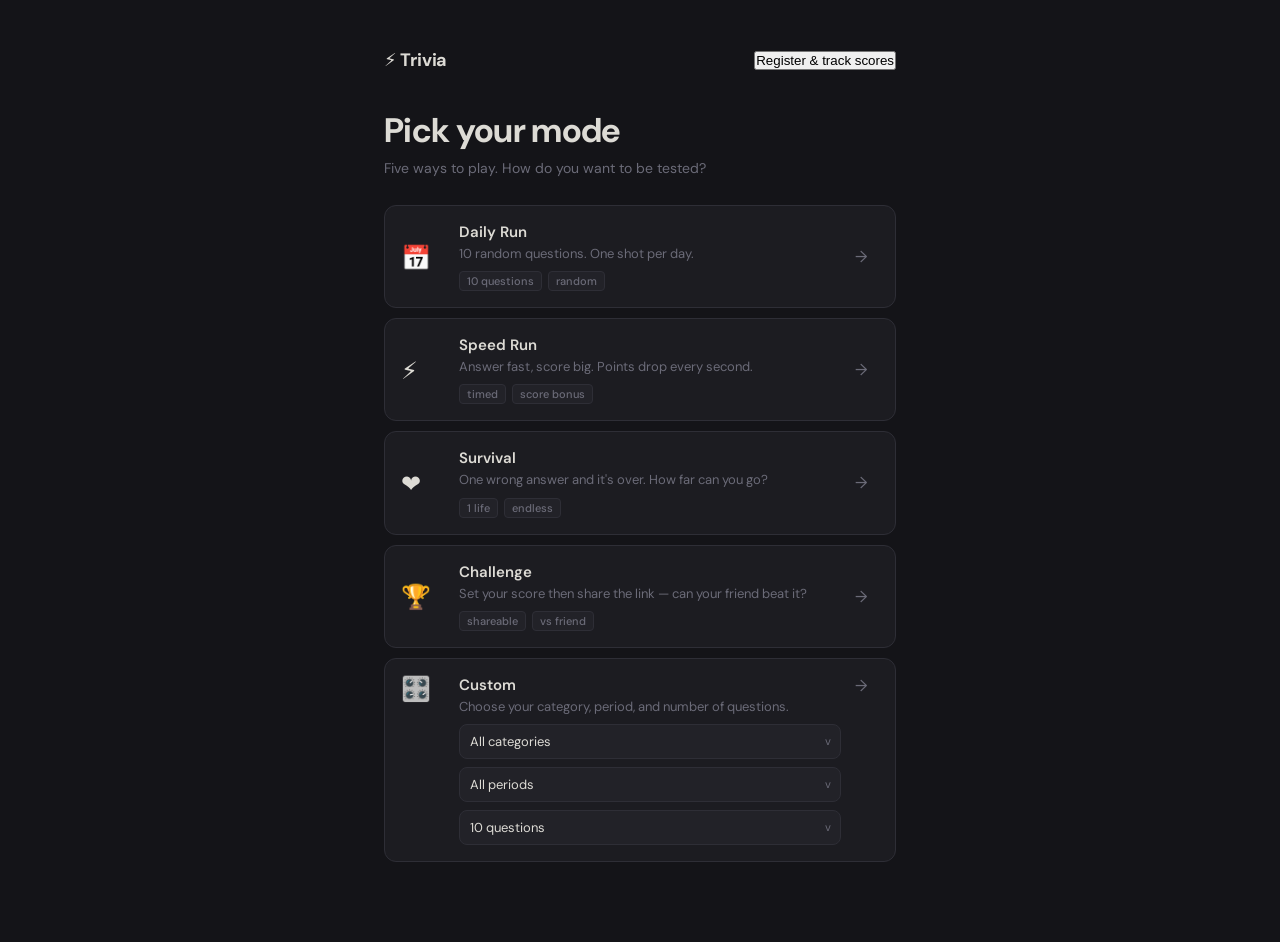
==== index.html @ 0f10aebb "Supabase Integration" ====
<!DOCTYPE html>
<html lang="en">
<head>
<meta charset="UTF-8" />
<meta name="viewport" content="width=device-width, initial-scale=1.0" />
<title>Trivia — Play</title>
<link rel="preconnect" href="https://fonts.googleapis.com" />
<link href="https://fonts.googleapis.com/css2?family=DM+Sans:wght@400;500;600;700&display=swap" rel="stylesheet" />
<link rel="stylesheet" href="./css/game.css" />
</head>
<body>

<div class="landing-wrap">

  <header class="landing-header">
    <div class="logo">⚡ Trivia</div>
    <button class="btn-register" onclick="window.location.href='register.html'">Register &amp; track scores</button>
  </header>

  <div class="hero">
    <h1>Pick your mode</h1>
    <p>Five ways to play. How do you want to be tested?</p>
  </div>

  <!-- Mode cards -->
  <div class="mode-grid">

    <button class="mode-card" data-mode="daily">
      <div class="mode-icon">📅</div>
      <div class="mode-body">
        <div class="mode-name">Daily Run</div>
        <div class="mode-desc">10 random questions. One shot per day.</div>
        <div class="mode-tags">
          <span class="tag">10 questions</span>
          <span class="tag">random</span>
        </div>
      </div>
      <div class="mode-arrow">→</div>
    </button>

    <button class="mode-card" data-mode="speed">
      <div class="mode-icon">⚡</div>
      <div class="mode-body">
        <div class="mode-name">Speed Run</div>
        <div class="mode-desc">Answer fast, score big. Points drop every second.</div>
        <div class="mode-tags">
          <span class="tag">timed</span>
          <span class="tag">score bonus</span>
        </div>
      </div>
      <div class="mode-arrow">→</div>
    </button>

    <button class="mode-card" data-mode="survival">
      <div class="mode-icon">❤️</div>
      <div class="mode-body">
        <div class="mode-name">Survival</div>
        <div class="mode-desc">One wrong answer and it's over. How far can you go?</div>
        <div class="mode-tags">
          <span class="tag">1 life</span>
          <span class="tag">endless</span>
        </div>
      </div>
      <div class="mode-arrow">→</div>
    </button>

    <button class="mode-card" data-mode="challenge">
      <div class="mode-icon">🏆</div>
      <div class="mode-body">
        <div class="mode-name">Challenge</div>
        <div class="mode-desc">Set your score then share the link — can your friend beat it?</div>
        <div class="mode-tags">
          <span class="tag">shareable</span>
          <span class="tag">vs friend</span>
        </div>
      </div>
      <div class="mode-arrow">→</div>
    </button>

    <button class="mode-card mode-card--custom" data-mode="custom">
      <div class="mode-icon">🎛️</div>
      <div class="mode-body">
        <div class="mode-name">Custom</div>
        <div class="mode-desc">Choose your category, period, and number of questions.</div>

        <div class="custom-filters" id="customFilters">
          <div class="select-wrap">
            <select id="customCategory" onclick="event.stopPropagation()">
              <option value="">All categories</option>
              <option>General Knowledge</option>
              <option>Science &amp; Nature</option>
              <option>History</option>
              <option>Geography</option>
              <option>Sports</option>
              <option>Entertainment</option>
              <option>Technology</option>
              <option>Food &amp; Drink</option>
              <option>Art &amp; Literature</option>
              <option>Music</option>
            </select>
          </div>
          <div class="select-wrap">
            <select id="customPeriod" onclick="event.stopPropagation()">
              <option value="">All periods</option>
              <option>Classical Antiquity</option>
              <option>Middle Ages</option>
              <option>1600s</option>
              <option>1700s</option>
              <option>1800s</option>
              <option>1900s</option>
              <option>1910s</option>
              <option>1920s</option>
              <option>1930s</option>
              <option>1940s</option>
              <option>1950s</option>
              <option>1960s</option>
              <option>1970s</option>
              <option>1980s</option>
              <option>1990s</option>
              <option>2000s</option>
              <option>2010s</option>
              <option>2020s</option>
            </select>
          </div>
          <div class="select-wrap">
            <select id="customCount" onclick="event.stopPropagation()">
              <option value="5">5 questions</option>
              <option value="10" selected>10 questions</option>
              <option value="20">20 questions</option>
              <option value="50">50 questions</option>
            </select>
          </div>
        </div>
      </div>
      <div class="mode-arrow">→</div>
    </button>

  </div>
</div>

<script src="./js/index.js"></script>
</body>
</html>
---- css/game.css ----
/* ── Reset & Tokens ─────────────────────────────── */
*, *::before, *::after { box-sizing: border-box; margin: 0; padding: 0; }
[hidden] { display: none !important; }

:root {
  --bg:       #141418;
  --surface:  #1c1c21;
  --border:   #2e2e36;
  --input-bg: #222228;
  --text:     #dddbd5;
  --muted:    #6b6b78;
  --accent:   #5b8cf5;
  --correct:  #4a9e6b;
  --error:    #c0614a;
  --warning:  #d4922a;
  --radius:   8px;
  --font:     'DM Sans', system-ui, sans-serif;
}

body {
  background: var(--bg);
  color: var(--text);
  font-family: var(--font);
  font-size: 15px;
  min-height: 100dvh;
}

/* ════════════════════════════════════════════════
   LANDING PAGE
════════════════════════════════════════════════ */
.landing-wrap {
  max-width: 560px;
  margin: 0 auto;
  padding: 32px 16px 80px;
}

.landing-header {
  display: flex;
  align-items: center;
  justify-content: space-between;
  margin-bottom: 36px;
}

.logo {
  font-size: 18px;
  font-weight: 700;
  letter-spacing: -0.01em;
}

/* ── Header auth controls ───────────────────────── */
.btn-signin {
  background: transparent;
  border: 1px solid var(--border);
  border-radius: var(--radius);
  color: var(--muted);
  font-family: var(--font);
  font-size: 13px;
  font-weight: 500;
  padding: 7px 14px;
  cursor: pointer;
  transition: color .15s, border-color .15s;
}

.btn-signin:hover { color: var(--text); border-color: var(--text); }

.user-chip {
  display: flex;
  align-items: center;
  gap: 10px;
  font-size: 14px;
}

.user-chip-email {
  color: var(--muted);
  max-width: 200px;
  overflow: hidden;
  text-overflow: ellipsis;
  white-space: nowrap;
  font-size: 13px;
}

.btn-signout {
  background: transparent;
  border: 1px solid var(--border);
  border-radius: var(--radius);
  color: var(--muted);
  font-family: var(--font);
  font-size: 13px;
  font-weight: 500;
  padding: 7px 14px;
  cursor: pointer;
  transition: color .15s, border-color .15s;
}

.btn-signout:hover { color: var(--text); border-color: var(--text); }

.hero { margin-bottom: 28px; }

.hero h1 {
  font-size: clamp(26px, 6vw, 34px);
  font-weight: 700;
  letter-spacing: -0.02em;
  margin-bottom: 6px;
}

.hero p { color: var(--muted); font-size: 14px; }

/* ── Mode grid ──────────────────────────────────── */
.mode-grid {
  display: flex;
  flex-direction: column;
  gap: 10px;
}

.mode-card {
  width: 100%;
  display: grid;
  grid-template-columns: 44px 1fr 24px;
  align-items: center;
  gap: 14px;
  background: var(--surface);
  border: 1px solid var(--border);
  border-radius: 12px;
  padding: 16px;
  cursor: pointer;
  text-align: left;
  transition: border-color .15s, background .15s;
  font-family: var(--font);
  color: var(--text);
}

.mode-card:hover {
  border-color: var(--accent);
  background: color-mix(in srgb, var(--accent) 5%, var(--surface));
}

.mode-card--custom { align-items: start; }

.mode-icon { font-size: 24px; line-height: 1; padding-top: 2px; }

.mode-name  { font-size: 15px; font-weight: 600; margin-bottom: 3px; }
.mode-desc  { font-size: 13px; color: var(--muted); line-height: 1.4; margin-bottom: 8px; }
.mode-tags  { display: flex; gap: 6px; flex-wrap: wrap; }

.tag {
  font-size: 11px;
  font-weight: 500;
  background: var(--input-bg);
  border: 1px solid var(--border);
  color: var(--muted);
  border-radius: 4px;
  padding: 2px 7px;
}

.mode-arrow {
  font-size: 16px;
  color: var(--muted);
  transition: color .15s, transform .15s;
}

.mode-card:hover .mode-arrow { color: var(--accent); transform: translateX(3px); }

.custom-filters { display: flex; flex-direction: column; gap: 8px; margin-top: 4px; }
.custom-filters .select-wrap { position: relative; }
.custom-filters .select-wrap::after {
  content: 'v';
  position: absolute;
  right: 10px; top: 50%;
  transform: translateY(-50%);
  color: var(--muted);
  pointer-events: none;
  font-size: 11px;
}

.custom-filters select {
  width: 100%;
  background: var(--input-bg);
  border: 1px solid var(--border);
  border-radius: var(--radius);
  color: var(--text);
  font-family: var(--font);
  font-size: 13px;
  padding: 8px 28px 8px 10px;
  outline: none;
  -webkit-appearance: none;
  appearance: none;
  cursor: pointer;
}

.custom-filters select:focus { border-color: var(--accent); }
.custom-filters select option { background: var(--input-bg); }

/* ════════════════════════════════════════════════
   GAME PAGE
════════════════════════════════════════════════ */
.game-body { display: flex; flex-direction: column; }

/* ── HUD ────────────────────────────────────────── */
.hud {
  position: sticky;
  top: 0;
  z-index: 50;
  background: var(--surface);
  border-bottom: 1px solid var(--border);
  display: grid;
  grid-template-columns: 40px 1fr auto;
  align-items: center;
  gap: 12px;
  padding: 10px 14px;
}

.hud-quit {
  background: none;
  border: none;
  color: var(--muted);
  font-size: 16px;
  cursor: pointer;
  padding: 4px;
  transition: color .15s;
  line-height: 1;
}

.hud-quit:hover { color: var(--error); }

.hud-mode {
  font-size: 11px;
  font-weight: 600;
  color: var(--muted);
  letter-spacing: .06em;
  text-transform: uppercase;
  margin-bottom: 5px;
}

.progress-bar-wrap {
  height: 3px;
  background: var(--border);
  border-radius: 99px;
  overflow: hidden;
  margin-bottom: 4px;
}

.progress-bar {
  height: 100%;
  background: var(--accent);
  border-radius: 99px;
  transition: width .4s ease;
  width: 0%;
}

.hud-progress { font-size: 11px; color: var(--muted); }

.hud-right { display: flex; align-items: center; gap: 14px; }

.hud-stat { display: flex; flex-direction: column; align-items: flex-end; }

.hud-stat-label {
  font-size: 10px;
  color: var(--muted);
  text-transform: uppercase;
  letter-spacing: .06em;
}

.hud-stat-value { font-size: 16px; font-weight: 700; line-height: 1.2; }

#timerValue        { color: var(--accent); }
#timerValue.warn   { color: var(--warning); }
#timerValue.danger { color: var(--error); }

/* ── Game content area ──────────────────────────── */
.game-wrap {
  flex: 1;
  display: flex;
  flex-direction: column;
  max-width: 560px;
  width: 100%;
  margin: 0 auto;
  padding: 28px 16px 48px;
  gap: 16px;
}

.question-meta { display: flex; gap: 8px; flex-wrap: wrap; }

.q-badge {
  font-size: 11px;
  font-weight: 500;
  background: var(--input-bg);
  border: 1px solid var(--border);
  color: var(--muted);
  border-radius: 4px;
  padding: 2px 8px;
}

.question-text {
  font-size: clamp(17px, 4vw, 22px);
  font-weight: 600;
  line-height: 1.4;
  letter-spacing: -0.01em;
}

/* ── Answer grid ────────────────────────────────── */
.answer-grid { display: flex; flex-direction: column; gap: 10px; }

.answer-btn {
  width: 100%;
  display: grid;
  grid-template-columns: 32px 1fr;
  align-items: center;
  gap: 12px;
  background: var(--surface);
  border: 1.5px solid var(--border);
  border-radius: 10px;
  padding: 14px 16px;
  cursor: pointer;
  text-align: left;
  font-family: var(--font);
  color: var(--text);
  font-size: 15px;
  transition: border-color .12s, background .12s;
}

.answer-btn:hover:not(:disabled) {
  border-color: var(--accent);
  background: color-mix(in srgb, var(--accent) 6%, var(--surface));
}

.answer-btn:disabled { cursor: default; }

.answer-btn.correct {
  border-color: var(--correct);
  background: color-mix(in srgb, var(--correct) 10%, var(--surface));
}

.answer-btn.wrong {
  border-color: var(--error);
  background: color-mix(in srgb, var(--error) 10%, var(--surface));
}

.answer-letter {
  font-size: 12px;
  font-weight: 700;
  color: var(--muted);
  background: var(--input-bg);
  border-radius: 5px;
  width: 26px;
  height: 26px;
  display: flex;
  align-items: center;
  justify-content: center;
  flex-shrink: 0;
  transition: background .12s, color .12s;
}

.answer-btn.correct .answer-letter { background: var(--correct); color: #fff; }
.answer-btn.wrong   .answer-letter { background: var(--error);   color: #fff; }
.answer-text { line-height: 1.4; }

/* ── Feedback ───────────────────────────────────── */
.feedback {
  display: flex;
  align-items: center;
  gap: 10px;
  padding: 12px 14px;
  border-radius: var(--radius);
  border: 1px solid var(--border);
  font-size: 14px;
  font-weight: 500;
}

.feedback.correct { border-color: var(--correct); color: var(--correct); }
.feedback.wrong   { border-color: var(--error);   color: var(--error); }
.feedback-icon    { font-size: 18px; }

/* ── Next button ────────────────────────────────── */
.btn-next {
  width: 100%;
  padding: 13px;
  background: var(--accent);
  color: #fff;
  border: none;
  border-radius: var(--radius);
  font-family: var(--font);
  font-size: 15px;
  font-weight: 600;
  cursor: pointer;
  transition: opacity .15s;
}

.btn-next:hover { opacity: .88; }

/* ── End screen ─────────────────────────────────── */
.end-screen {
  position: fixed;
  inset: 0;
  background: var(--bg);
  display: flex;
  align-items: center;
  justify-content: center;
  padding: 24px;
  z-index: 100;
}

.end-card {
  width: min(100%, 420px);
  background: var(--surface);
  border: 1px solid var(--border);
  border-radius: 16px;
  padding: 32px 24px;
  text-align: center;
  display: flex;
  flex-direction: column;
  gap: 12px;
}

.end-icon  { font-size: 48px; line-height: 1; }
.end-title { font-size: 22px; font-weight: 700; letter-spacing: -0.01em; }
.end-score { font-size: 42px; font-weight: 700; color: var(--accent); letter-spacing: -0.02em; }
.end-stats { font-size: 13px; color: var(--muted); line-height: 1.8; }
.end-actions { display: flex; flex-direction: column; gap: 8px; margin-top: 8px; }

/* ── Shared buttons ─────────────────────────────── */
.btn-submit {
  width: 100%;
  padding: 12px;
  background: var(--accent);
  color: #fff;
  border: none;
  border-radius: var(--radius);
  font-family: var(--font);
  font-size: 14px;
  font-weight: 600;
  cursor: pointer;
  transition: opacity .15s;
}

.btn-submit:hover { opacity: .88; }

.btn-secondary {
  width: 100%;
  background: transparent;
  border: 1px solid var(--border);
  border-radius: var(--radius);
  color: var(--muted);
  font-family: var(--font);
  font-size: 14px;
  font-weight: 500;
  padding: 11px;
  cursor: pointer;
  transition: color .15s, border-color .15s;
}

.btn-secondary:hover { color: var(--text); border-color: var(--text); }

/* ── Quit modal ─────────────────────────────────── */
.modal-backdrop {
  position: fixed;
  inset: 0;
  background: rgba(0,0,0,.6);
  display: flex;
  align-items: center;
  justify-content: center;
  padding: 16px;
  z-index: 200;
}

.modal {
  background: var(--surface);
  border: 1px solid var(--border);
  border-radius: 12px;
  width: min(100%, 320px);
  padding: 24px 20px;
}

.modal-header { margin-bottom: 10px; }
.modal-title  { font-size: 15px; font-weight: 600; }

.modal-actions {
  display: flex;
  gap: 10px;
  justify-content: flex-end;
  margin-top: 20px;
}

.btn-danger {
  background: var(--error);
  border: none;
  border-radius: var(--radius);
  color: #fff;
  font-family: var(--font);
  font-size: 14px;
  font-weight: 500;
  padding: 10px 18px;
  cursor: pointer;
  transition: opacity .15s;
}

.btn-danger:hover { opacity: .85; }

/* ════════════════════════════════════════════════
   AUTH MODAL
════════════════════════════════════════════════ */

/* ── Backdrop ───────────────────────────────────── */
.auth-backdrop {
  position: fixed;
  inset: 0;
  background: rgba(0, 0, 0, 0.65);
  display: flex;
  align-items: center;
  justify-content: center;
  z-index: 1000;
  padding: 16px;
}

/* ── Modal box ──────────────────────────────────── */
.auth-modal {
  background: var(--surface);
  border: 1px solid var(--border);
  border-radius: 14px;
  padding: 1.75rem 1.5rem 1.5rem;
  width: 100%;
  max-width: 340px;
  position: relative;
  box-shadow: 0 8px 40px rgba(0, 0, 0, 0.4);
}

.auth-modal h2 {
  margin: 0 0 4px;
  font-size: 18px;
  font-weight: 700;
  color: var(--text);
}

.auth-modal p {
  margin: 0 0 1rem;
  font-size: 13px;
  color: var(--muted);
}

/* ── Close button ───────────────────────────────── */
.auth-close {
  position: absolute;
  top: 12px;
  right: 14px;
  background: none;
  border: none;
  cursor: pointer;
  font-size: 18px;
  color: var(--muted);
  line-height: 1;
  transition: color .15s;
}

.auth-close:hover { color: var(--text); }

/* ── Social buttons ─────────────────────────────── */
.auth-social-btn {
  display: flex;
  align-items: center;
  gap: 10px;
  width: 100%;
  padding: 9px 14px;
  margin-bottom: 8px;
  border: 1px solid var(--border);
  border-radius: var(--radius);
  background: var(--input-bg);
  color: var(--text);
  cursor: pointer;
  font-size: 14px;
  font-family: var(--font);
  transition: border-color .15s, background .15s;
}

.auth-social-btn:hover {
  border-color: var(--muted);
  background: color-mix(in srgb, var(--muted) 8%, var(--input-bg));
}

/* ── Divider ────────────────────────────────────── */
.auth-divider {
  display: flex;
  align-items: center;
  gap: 8px;
  margin: 4px 0 12px;
}

.auth-divider hr {
  flex: 1;
  border: none;
  border-top: 1px solid var(--border);
}

.auth-divider span {
  font-size: 12px;
  color: var(--muted);
  white-space: nowrap;
}

/* ── Error box ──────────────────────────────────── */
.auth-error {
  background: color-mix(in srgb, var(--error) 12%, var(--surface));
  border: 1px solid color-mix(in srgb, var(--error) 40%, var(--border));
  color: var(--error);
  border-radius: var(--radius);
  padding: 8px 12px;
  font-size: 13px;
  margin-bottom: 10px;
}

/* ── Tabs ───────────────────────────────────────── */
.auth-tabs {
  display: flex;
  border: 1px solid var(--border);
  border-radius: var(--radius);
  overflow: hidden;
  margin-bottom: 12px;
}

.auth-tab {
  flex: 1;
  padding: 7px;
  border: none;
  background: none;
  cursor: pointer;
  font-size: 13px;
  font-family: var(--font);
  color: var(--muted);
  transition: background .15s, color .15s;
}

.auth-tab.active {
  background: var(--input-bg);
  color: var(--text);
  font-weight: 500;
}

/* ── Inputs ─────────────────────────────────────── */
.auth-input {
  width: 100%;
  box-sizing: border-box;
  padding: 9px 12px;
  margin-bottom: 8px;
  border: 1px solid var(--border);
  border-radius: var(--radius);
  background: var(--input-bg);
  color: var(--text);
  font-size: 14px;
  font-family: var(--font);
  outline: none;
  transition: border-color .15s;
}

.auth-input::placeholder { color: var(--muted); }
.auth-input:focus { border-color: var(--accent); }

/* ── Submit button ──────────────────────────────── */
.auth-submit {
  width: 100%;
  padding: 9px;
  border: none;
  border-radius: var(--radius);
  background: var(--accent);
  color: #fff;
  font-size: 14px;
  font-family: var(--font);
  font-weight: 600;
  cursor: pointer;
  margin-top: 4px;
  transition: opacity .15s;
}

.auth-submit:hover { opacity: .88; }

/* ── Forgot / back links ────────────────────────── */
.auth-link-row {
  text-align: center;
  margin-top: 10px;
  font-size: 13px;
}

.auth-link-row a {
  color: var(--accent);
  cursor: pointer;
  text-decoration: none;
}

.auth-link-row a:hover { text-decoration: underline; }

/* ── Info box (verify / reset confirm) ──────────── */
.auth-info-box {
  background: color-mix(in srgb, var(--correct) 12%, var(--surface));
  border: 1px solid color-mix(in srgb, var(--correct) 40%, var(--border));
  color: var(--correct);
  border-radius: var(--radius);
  padding: 10px 14px;
  font-size: 13px;
  margin-bottom: 12px;
}

/* ── Responsive ─────────────────────────────────── */
@media (min-width: 600px) {
  .landing-wrap { padding: 48px 24px 80px; }
  .hud { padding: 12px 20px; }
  .game-wrap { padding: 36px 24px 60px; }
  .answer-grid { gap: 12px; }
  .end-actions { flex-direction: row; }
}

@media (max-width: 380px) {
  .hud-right { gap: 8px; }
  .hud-stat-value { font-size: 14px; }
  .mode-card { grid-template-columns: 36px 1fr 20px; gap: 10px; padding: 14px 12px; }
  .answer-btn { padding: 12px; }
}

@media (hover: none) {
  .mode-card:hover  { border-color: var(--border); background: var(--surface); }
  .btn-next:hover, .btn-submit:hover { opacity: 1; }
}
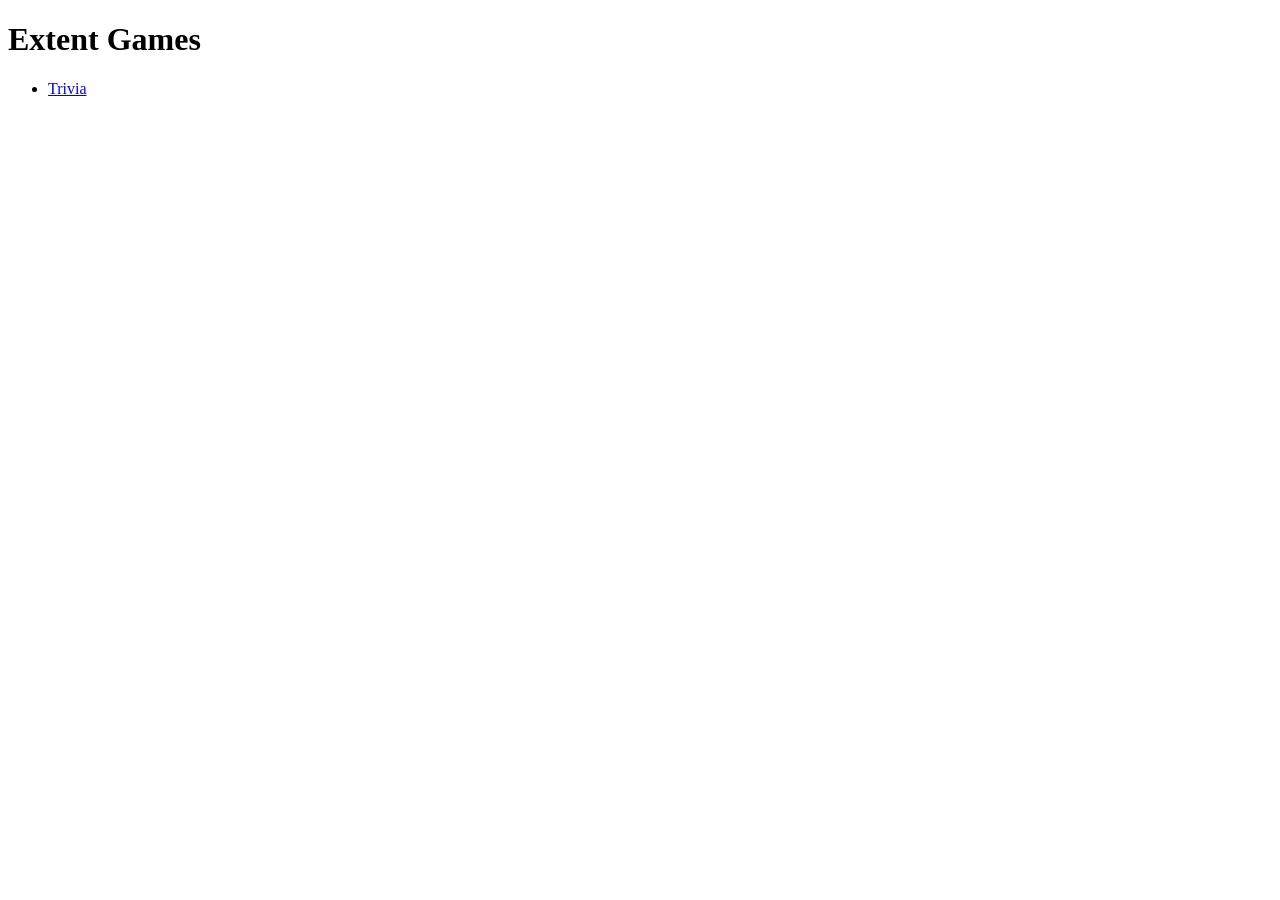
==== commit 93d51743: "Restructure: move trivia into its own subfolder, add root landing page" ====
--- a/index.html
+++ b/index.html
@@ -2,142 +2,12 @@
 <html lang="en">
 <head>
 <meta charset="UTF-8" />
-<meta name="viewport" content="width=device-width, initial-scale=1.0" />
-<title>Trivia — Play</title>
-<link rel="preconnect" href="https://fonts.googleapis.com" />
-<link href="https://fonts.googleapis.com/css2?family=DM+Sans:wght@400;500;600;700&display=swap" rel="stylesheet" />
-<link rel="stylesheet" href="./css/game.css" />
+<title>Extent Games</title>
 </head>
 <body>
-
-<div class="landing-wrap">
-
-  <header class="landing-header">
-    <div class="logo">⚡ Trivia</div>
-    <button class="btn-register" onclick="window.location.href='register.html'">Register &amp; track scores</button>
-  </header>
-
-  <div class="hero">
-    <h1>Pick your mode</h1>
-    <p>Five ways to play. How do you want to be tested?</p>
-  </div>
-
-  <!-- Mode cards -->
-  <div class="mode-grid">
-
-    <button class="mode-card" data-mode="daily">
-      <div class="mode-icon">📅</div>
-      <div class="mode-body">
-        <div class="mode-name">Daily Run</div>
-        <div class="mode-desc">10 random questions. One shot per day.</div>
-        <div class="mode-tags">
-          <span class="tag">10 questions</span>
-          <span class="tag">random</span>
-        </div>
-      </div>
-      <div class="mode-arrow">→</div>
-    </button>
-
-    <button class="mode-card" data-mode="speed">
-      <div class="mode-icon">⚡</div>
-      <div class="mode-body">
-        <div class="mode-name">Speed Run</div>
-        <div class="mode-desc">Answer fast, score big. Points drop every second.</div>
-        <div class="mode-tags">
-          <span class="tag">timed</span>
-          <span class="tag">score bonus</span>
-        </div>
-      </div>
-      <div class="mode-arrow">→</div>
-    </button>
-
-    <button class="mode-card" data-mode="survival">
-      <div class="mode-icon">❤️</div>
-      <div class="mode-body">
-        <div class="mode-name">Survival</div>
-        <div class="mode-desc">One wrong answer and it's over. How far can you go?</div>
-        <div class="mode-tags">
-          <span class="tag">1 life</span>
-          <span class="tag">endless</span>
-        </div>
-      </div>
-      <div class="mode-arrow">→</div>
-    </button>
-
-    <button class="mode-card" data-mode="challenge">
-      <div class="mode-icon">🏆</div>
-      <div class="mode-body">
-        <div class="mode-name">Challenge</div>
-        <div class="mode-desc">Set your score then share the link — can your friend beat it?</div>
-        <div class="mode-tags">
-          <span class="tag">shareable</span>
-          <span class="tag">vs friend</span>
-        </div>
-      </div>
-      <div class="mode-arrow">→</div>
-    </button>
-
-    <button class="mode-card mode-card--custom" data-mode="custom">
-      <div class="mode-icon">🎛️</div>
-      <div class="mode-body">
-        <div class="mode-name">Custom</div>
-        <div class="mode-desc">Choose your category, period, and number of questions.</div>
-
-        <div class="custom-filters" id="customFilters">
-          <div class="select-wrap">
-            <select id="customCategory" onclick="event.stopPropagation()">
-              <option value="">All categories</option>
-              <option>General Knowledge</option>
-              <option>Science &amp; Nature</option>
-              <option>History</option>
-              <option>Geography</option>
-              <option>Sports</option>
-              <option>Entertainment</option>
-              <option>Technology</option>
-              <option>Food &amp; Drink</option>
-              <option>Art &amp; Literature</option>
-              <option>Music</option>
-            </select>
-          </div>
-          <div class="select-wrap">
-            <select id="customPeriod" onclick="event.stopPropagation()">
-              <option value="">All periods</option>
-              <option>Classical Antiquity</option>
-              <option>Middle Ages</option>
-              <option>1600s</option>
-              <option>1700s</option>
-              <option>1800s</option>
-              <option>1900s</option>
-              <option>1910s</option>
-              <option>1920s</option>
-              <option>1930s</option>
-              <option>1940s</option>
-              <option>1950s</option>
-              <option>1960s</option>
-              <option>1970s</option>
-              <option>1980s</option>
-              <option>1990s</option>
-              <option>2000s</option>
-              <option>2010s</option>
-              <option>2020s</option>
-            </select>
-          </div>
-          <div class="select-wrap">
-            <select id="customCount" onclick="event.stopPropagation()">
-              <option value="5">5 questions</option>
-              <option value="10" selected>10 questions</option>
-              <option value="20">20 questions</option>
-              <option value="50">50 questions</option>
-            </select>
-          </div>
-        </div>
-      </div>
-      <div class="mode-arrow">→</div>
-    </button>
-
-  </div>
-</div>
-
-<script src="./js/index.js"></script>
+  <h1>Extent Games</h1>
+  <ul>
+    <li><a href="./trivia/">Trivia</a></li>
+  </ul>
 </body>
 </html>
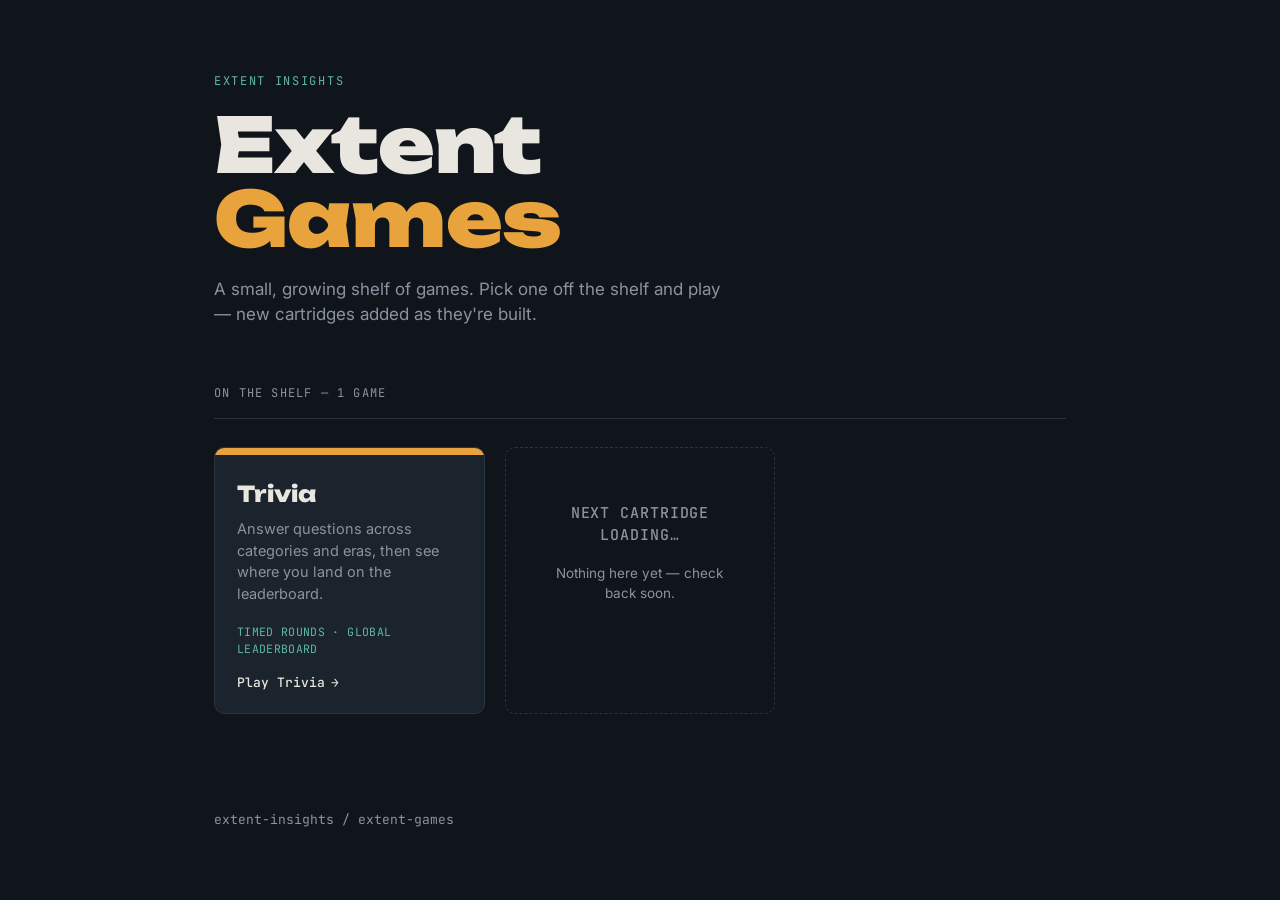
==== commit 5c95a627: "Move CNAME to repo root, update index.html" ====
--- a/index.html
+++ b/index.html
@@ -2,12 +2,273 @@
 <html lang="en">
 <head>
 <meta charset="UTF-8" />
+<meta name="viewport" content="width=device-width, initial-scale=1.0" />
 <title>Extent Games</title>
+<meta name="description" content="A small, growing shelf of games from Extent Insights." />
+
+<link rel="preconnect" href="https://fonts.googleapis.com" />
+<link rel="preconnect" href="https://fonts.gstatic.com" crossorigin />
+<link href="https://fonts.googleapis.com/css2?family=Unbounded:wght@700;800;900&family=Inter:wght@400;500;600&family=JetBrains+Mono:wght@500&display=swap" rel="stylesheet" />
+
+<style>
+  :root {
+    --bg:        #10151B;
+    --surface:   #1B232C;
+    --surface-2: #212B35;
+    --border:    #2A343F;
+    --text:      #E8E6DF;
+    --muted:     #8A93A0;
+    --accent:    #E8A33D;
+    --accent-2:  #5FB6A8;
+
+    --font-display: 'Unbounded', system-ui, sans-serif;
+    --font-body:    'Inter', system-ui, sans-serif;
+    --font-mono:    'JetBrains Mono', ui-monospace, monospace;
+
+    --radius: 10px;
+  }
+
+  *, *::before, *::after { box-sizing: border-box; margin: 0; padding: 0; }
+
+  body {
+    background: var(--bg);
+    color: var(--text);
+    font-family: var(--font-body);
+    min-height: 100dvh;
+    line-height: 1.5;
+  }
+
+  a { color: inherit; }
+
+  :focus-visible {
+    outline: 2px solid var(--accent);
+    outline-offset: 3px;
+  }
+
+  /* ── Hero ─────────────────────────────────────── */
+  header {
+    padding: 72px 24px 56px;
+    max-width: 900px;
+    margin: 0 auto;
+  }
+
+  .eyebrow {
+    font-family: var(--font-mono);
+    font-size: 12px;
+    letter-spacing: 0.14em;
+    text-transform: uppercase;
+    color: var(--accent-2);
+    margin-bottom: 18px;
+  }
+
+  h1 {
+    font-family: var(--font-display);
+    font-weight: 900;
+    font-size: clamp(40px, 7vw, 76px);
+    line-height: 0.98;
+    letter-spacing: -0.01em;
+    color: var(--text);
+  }
+
+  h1 span {
+    color: var(--accent);
+  }
+
+  .tagline {
+    margin-top: 20px;
+    max-width: 46ch;
+    font-size: 17px;
+    color: var(--muted);
+  }
+
+  /* ── Shelf ────────────────────────────────────── */
+  main {
+    max-width: 900px;
+    margin: 0 auto;
+    padding: 0 24px 96px;
+  }
+
+  .shelf-label {
+    font-family: var(--font-mono);
+    font-size: 12px;
+    letter-spacing: 0.1em;
+    text-transform: uppercase;
+    color: var(--muted);
+    padding-bottom: 16px;
+    border-bottom: 1px solid var(--border);
+    margin-bottom: 28px;
+  }
+
+  .shelf {
+    display: grid;
+    grid-template-columns: repeat(auto-fill, minmax(260px, 1fr));
+    gap: 20px;
+  }
+
+  /* ── Cartridge card ───────────────────────────── */
+  .cartridge {
+    position: relative;
+    display: flex;
+    flex-direction: column;
+    background: var(--surface);
+    border: 1px solid var(--border);
+    border-radius: var(--radius);
+    overflow: hidden;
+    text-decoration: none;
+    transition: transform 0.18s ease, border-color 0.18s ease, box-shadow 0.18s ease;
+  }
+
+  .cartridge:hover,
+  .cartridge:focus-visible {
+    transform: translateY(-3px);
+    border-color: var(--cartridge-color, var(--accent));
+    box-shadow: 0 10px 28px -14px rgba(0, 0, 0, 0.6);
+  }
+
+  .cartridge__stripe {
+    height: 7px;
+    width: 100%;
+    background: var(--cartridge-color, var(--accent));
+  }
+
+  .cartridge__body {
+    padding: 22px 22px 20px;
+    display: flex;
+    flex-direction: column;
+    flex: 1;
+  }
+
+  .cartridge__title {
+    font-family: var(--font-display);
+    font-weight: 800;
+    font-size: 22px;
+    margin-bottom: 8px;
+  }
+
+  .cartridge__desc {
+    color: var(--muted);
+    font-size: 14.5px;
+    flex: 1;
+    margin-bottom: 18px;
+  }
+
+  .cartridge__meta {
+    font-family: var(--font-mono);
+    font-size: 11.5px;
+    color: var(--accent-2);
+    letter-spacing: 0.03em;
+    margin-bottom: 16px;
+  }
+
+  .cartridge__cta {
+    font-family: var(--font-mono);
+    font-size: 13px;
+    font-weight: 500;
+    color: var(--text);
+    display: inline-flex;
+    align-items: center;
+    gap: 6px;
+  }
+
+  .cartridge__cta .arrow {
+    transition: transform 0.18s ease;
+  }
+
+  .cartridge:hover .cartridge__cta .arrow,
+  .cartridge:focus-visible .cartridge__cta .arrow {
+    transform: translateX(3px);
+  }
+
+  /* ── Empty slot (next game) ───────────────────── */
+  .cartridge--empty {
+    border-style: dashed;
+    background: transparent;
+    align-items: center;
+    justify-content: center;
+    text-align: center;
+    min-height: 100%;
+    padding: 32px 22px;
+    color: var(--muted);
+  }
+
+  .cartridge--empty:hover,
+  .cartridge--empty:focus-visible {
+    transform: none;
+    border-color: var(--border);
+    box-shadow: none;
+  }
+
+  .cartridge--empty .cartridge__title {
+    font-size: 15px;
+    color: var(--muted);
+    font-family: var(--font-mono);
+    font-weight: 500;
+    text-transform: uppercase;
+    letter-spacing: 0.06em;
+  }
+
+  .cartridge--empty .cartridge__desc {
+    font-size: 13.5px;
+    margin-top: 8px;
+    margin-bottom: 0;
+    max-width: 22ch;
+  }
+
+  footer {
+    max-width: 900px;
+    margin: 0 auto;
+    padding: 0 24px 48px;
+    color: var(--muted);
+    font-size: 13px;
+    font-family: var(--font-mono);
+  }
+
+  @media (prefers-reduced-motion: reduce) {
+    * { transition: none !important; }
+  }
+</style>
 </head>
 <body>
-  <h1>Extent Games</h1>
-  <ul>
-    <li><a href="./trivia/">Trivia</a></li>
-  </ul>
+
+<header>
+  <div class="eyebrow">Extent Insights</div>
+  <h1>Extent<br /><span>Games</span></h1>
+  <p class="tagline">
+    A small, growing shelf of games. Pick one off the shelf and play —
+    new cartridges added as they're built.
+  </p>
+</header>
+
+<main>
+  <div class="shelf-label">On the shelf — 1 game</div>
+
+  <div class="shelf">
+
+    <a class="cartridge" style="--cartridge-color: #E8A33D" href="./trivia/">
+      <div class="cartridge__stripe"></div>
+      <div class="cartridge__body">
+        <div class="cartridge__title">Trivia</div>
+        <p class="cartridge__desc">
+          Answer questions across categories and eras, then see where you land on the leaderboard.
+        </p>
+        <div class="cartridge__meta">TIMED ROUNDS · GLOBAL LEADERBOARD</div>
+        <span class="cartridge__cta">Play Trivia <span class="arrow">→</span></span>
+      </div>
+    </a>
+
+    <div class="cartridge cartridge--empty">
+      <div class="cartridge__body" style="align-items:center; justify-content:center; text-align:center;">
+        <div class="cartridge__title">Next cartridge loading…</div>
+        <p class="cartridge__desc">Nothing here yet — check back soon.</p>
+      </div>
+    </div>
+
+  </div>
+</main>
+
+<footer>
+  extent-insights / extent-games
+</footer>
+
 </body>
 </html>
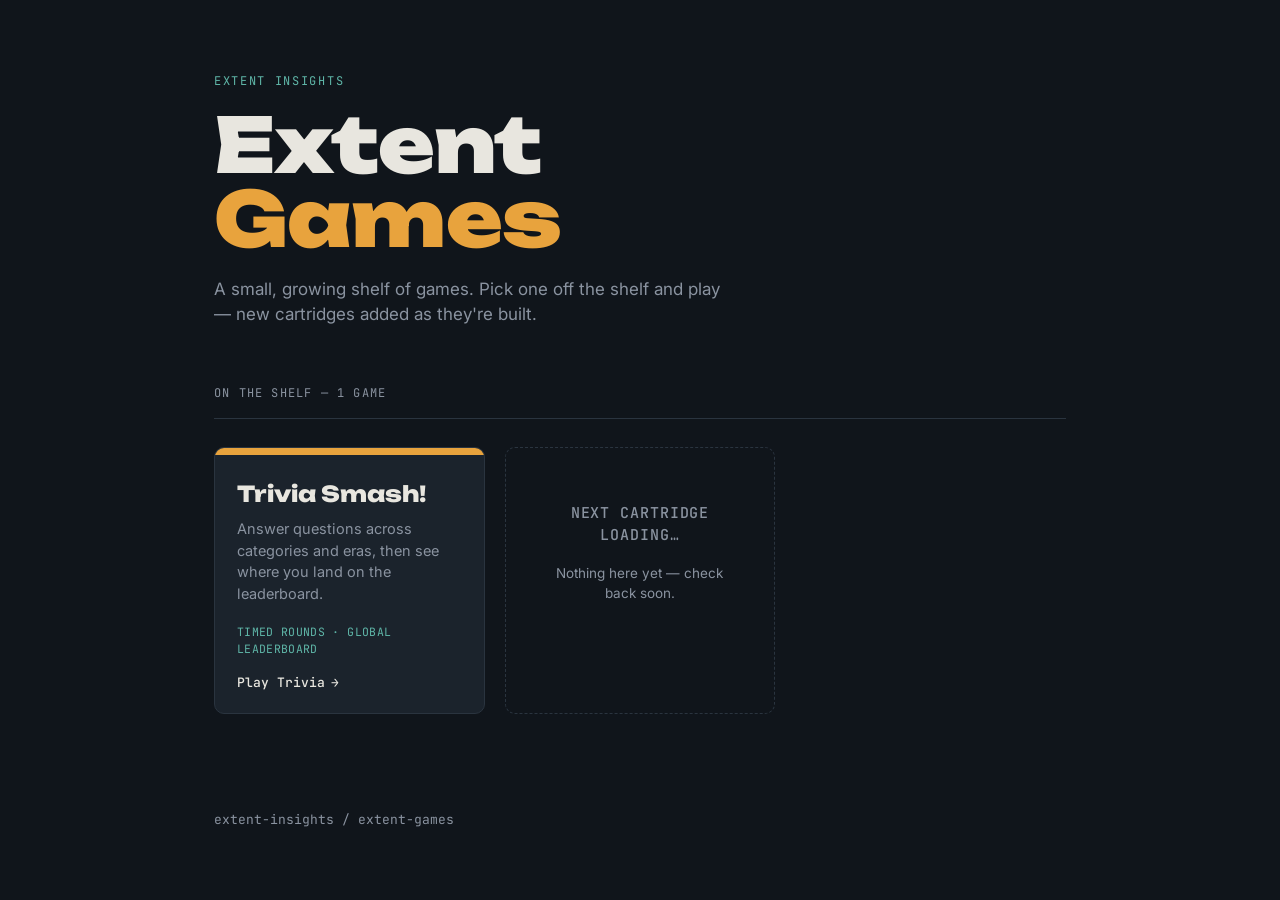
==== commit 0456693e: "Changes in font color and logo" ====
--- a/index.html
+++ b/index.html
@@ -3,7 +3,7 @@
 <head>
 <meta charset="UTF-8" />
 <meta name="viewport" content="width=device-width, initial-scale=1.0" />
-<title>Extent Games</title>
+<title>Extent Insights Games</title>
 <meta name="description" content="A small, growing shelf of games from Extent Insights." />
 
 <link rel="preconnect" href="https://fonts.googleapis.com" />
@@ -247,7 +247,7 @@
     <a class="cartridge" style="--cartridge-color: #E8A33D" href="./trivia/">
       <div class="cartridge__stripe"></div>
       <div class="cartridge__body">
-        <div class="cartridge__title">Trivia</div>
+        <div class="cartridge__title">Trivia Smash!</div>
         <p class="cartridge__desc">
           Answer questions across categories and eras, then see where you land on the leaderboard.
         </p>
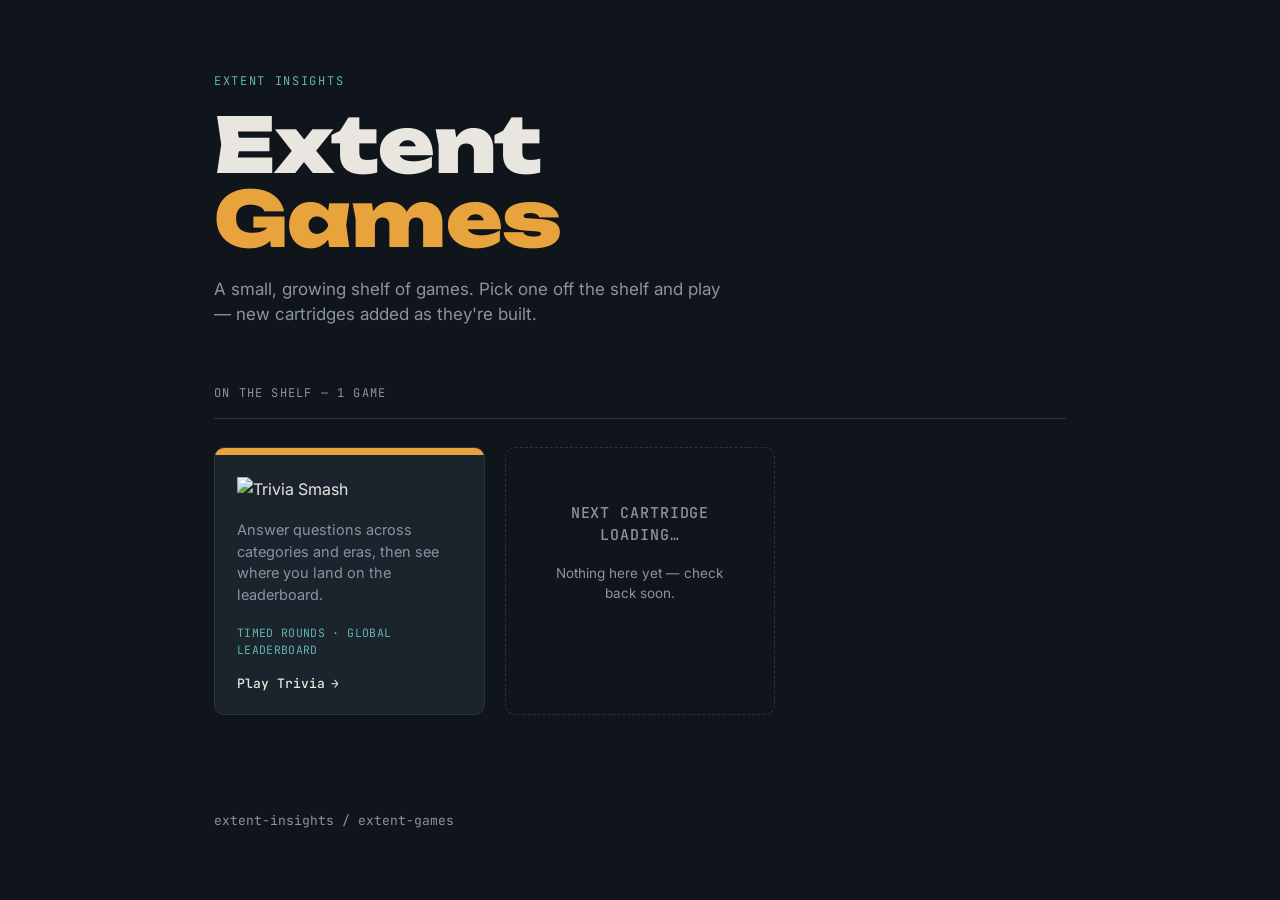
==== commit f771eb19: "Added logo" ====
--- a/index.html
+++ b/index.html
@@ -145,6 +145,16 @@
     margin-bottom: 8px;
   }
 
+ .cartridge__logo {
+    height: 34px;
+    width: auto;
+    max-width: 100%;
+    display: block;
+    margin-bottom: 8px;
+    align-self: flex-start;
+    object-fit: contain;
+  }
+ 
   .cartridge__desc {
     color: var(--muted);
     font-size: 14.5px;
@@ -247,7 +257,12 @@
     <a class="cartridge" style="--cartridge-color: #E8A33D" href="./trivia/">
       <div class="cartridge__stripe"></div>
       <div class="cartridge__body">
-        <div class="cartridge__title">Trivia Smash!</div>
+        <img
+          class="cartridge__logo"
+          src="./trivia/images/trivia-smash-logo.png"
+          srcset="./trivia/images/trivia-smash-logo.png 1x, ./trivia/images/trivia-smash-logo@3x.png 3x"
+          alt="Trivia Smash"
+        />
         <p class="cartridge__desc">
           Answer questions across categories and eras, then see where you land on the leaderboard.
         </p>
@@ -272,3 +287,4 @@
 
 </body>
 </html>
+
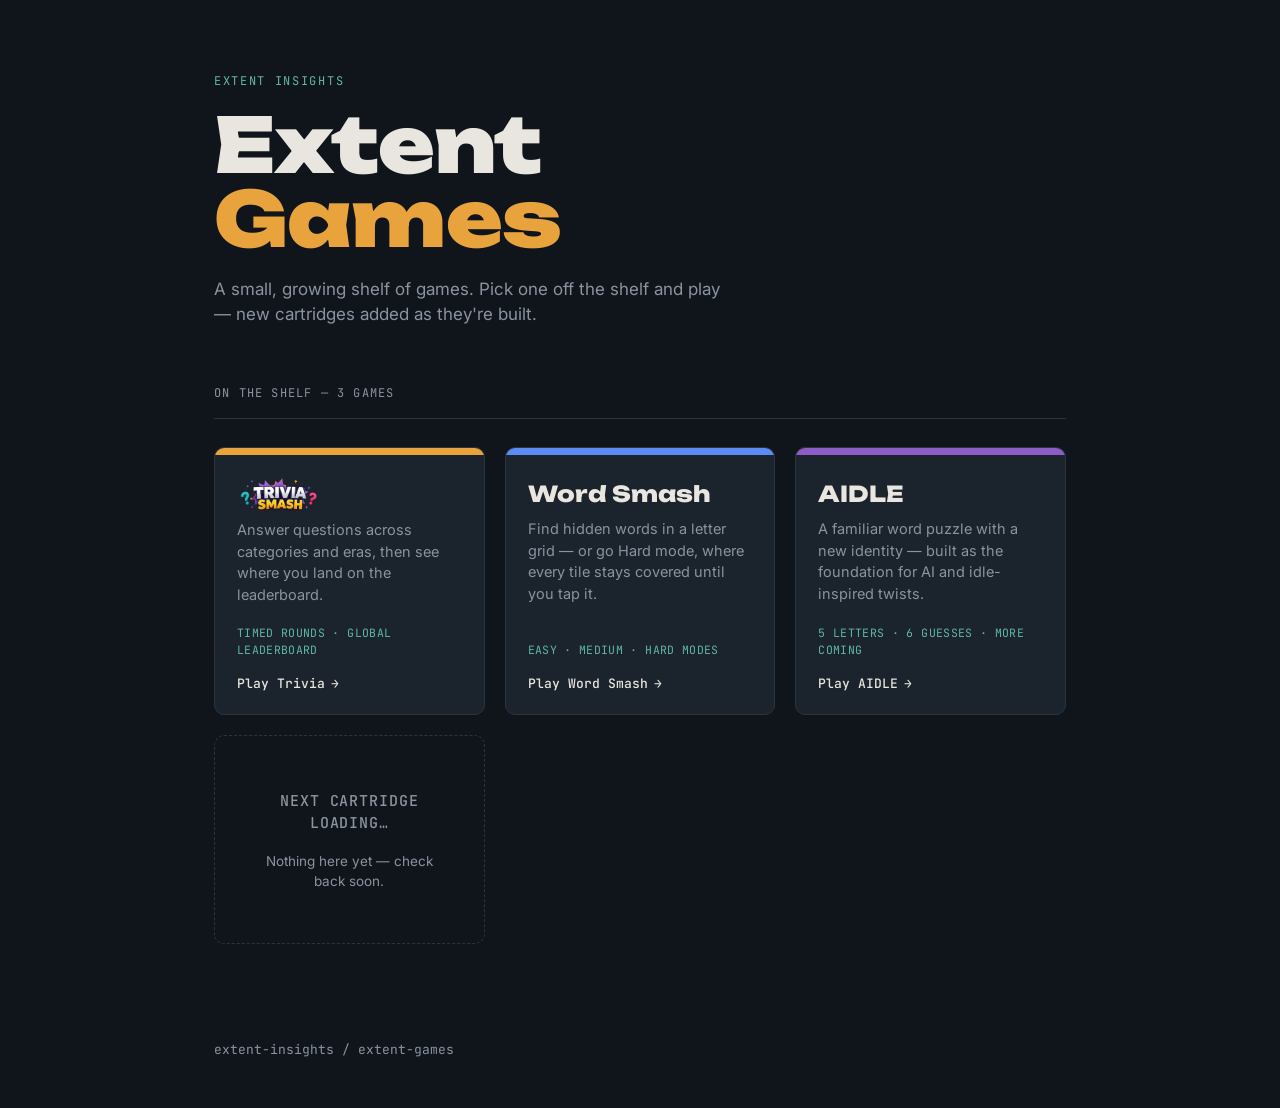
==== commit 772b988b: "Games updates for AI version and improvements for architecture" ====
--- a/index.html
+++ b/index.html
@@ -250,7 +250,7 @@
 </header>
 
 <main>
-  <div class="shelf-label">On the shelf — 1 game</div>
+  <div class="shelf-label">On the shelf — 3 games</div>
 
   <div class="shelf">
 
@@ -271,6 +271,30 @@
       </div>
     </a>
 
+    <a class="cartridge" style="--cartridge-color: #5B8CF5" href="./wordsmash/">
+      <div class="cartridge__stripe"></div>
+      <div class="cartridge__body">
+        <div class="cartridge__title">Word Smash</div>
+        <p class="cartridge__desc">
+          Find hidden words in a letter grid — or go Hard mode, where every tile stays covered until you tap it.
+        </p>
+        <div class="cartridge__meta">EASY · MEDIUM · HARD MODES</div>
+        <span class="cartridge__cta">Play Word Smash <span class="arrow">→</span></span>
+      </div>
+    </a>
+
+    <a class="cartridge" style="--cartridge-color: #8E5CC7" href="./aidle/">
+      <div class="cartridge__stripe"></div>
+      <div class="cartridge__body">
+        <div class="cartridge__title">AIDLE</div>
+        <p class="cartridge__desc">
+          A familiar word puzzle with a new identity — built as the foundation for AI and idle-inspired twists.
+        </p>
+        <div class="cartridge__meta">5 LETTERS · 6 GUESSES · MORE COMING</div>
+        <span class="cartridge__cta">Play AIDLE <span class="arrow">→</span></span>
+      </div>
+    </a>
+
     <div class="cartridge cartridge--empty">
       <div class="cartridge__body" style="align-items:center; justify-content:center; text-align:center;">
         <div class="cartridge__title">Next cartridge loading…</div>
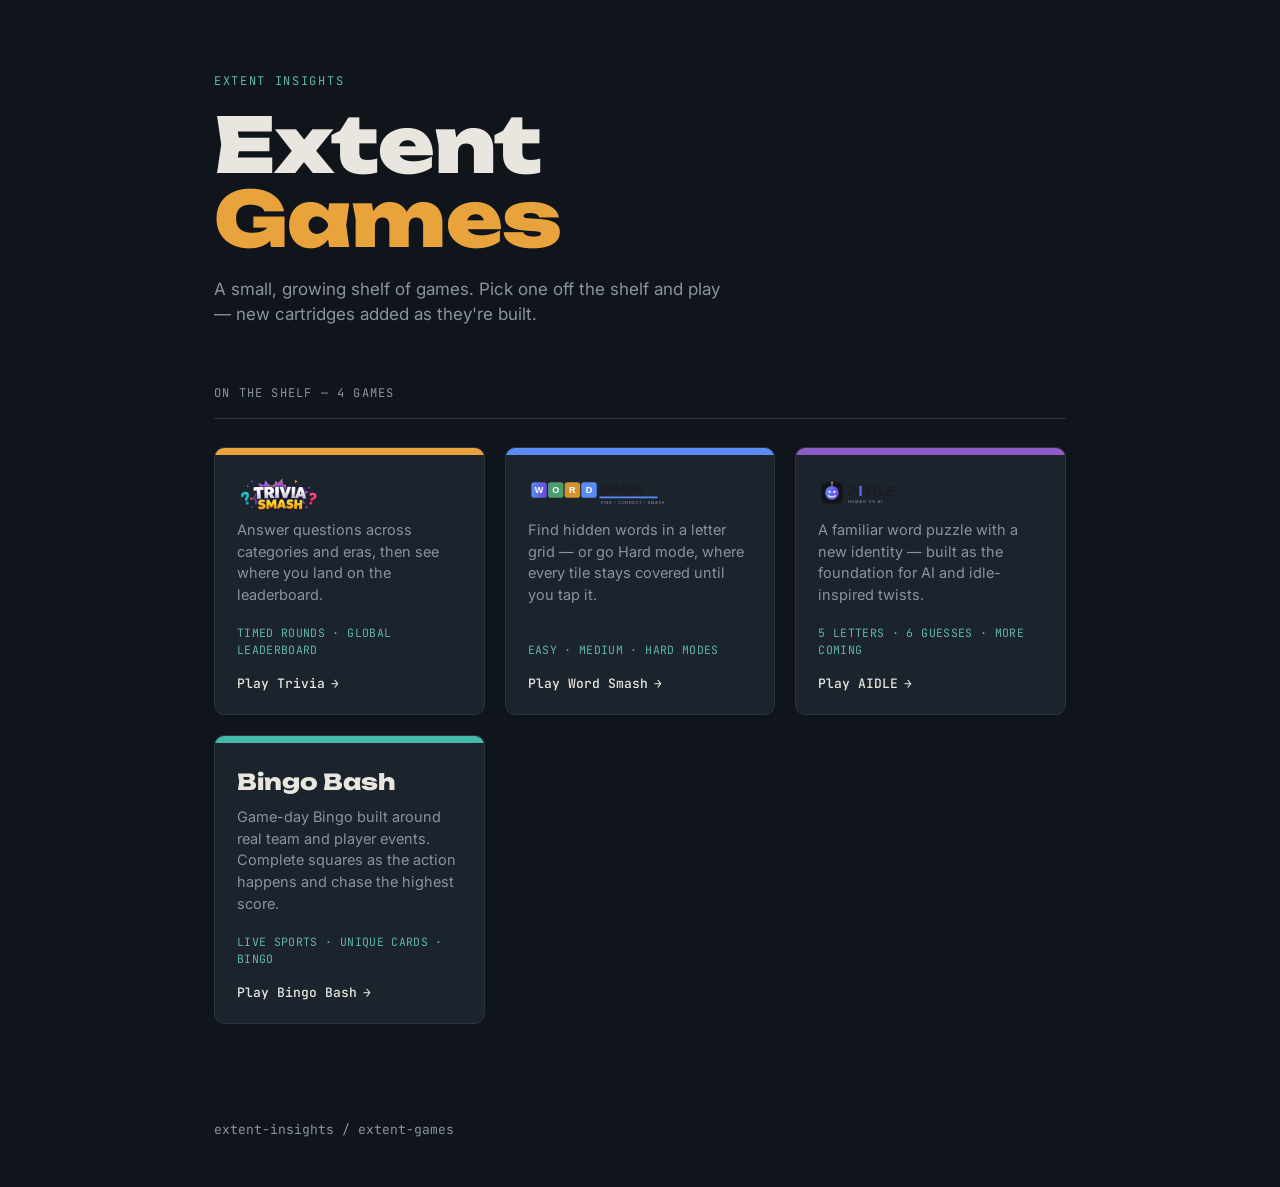
==== commit a90d8f39: "Add new game frontends and production API configuration" ====
--- a/index.html
+++ b/index.html
@@ -250,7 +250,7 @@
 </header>
 
 <main>
-  <div class="shelf-label">On the shelf — 3 games</div>
+  <div class="shelf-label">On the shelf — 4 games</div>
 
   <div class="shelf">
 
@@ -274,7 +274,11 @@
     <a class="cartridge" style="--cartridge-color: #5B8CF5" href="./wordsmash/">
       <div class="cartridge__stripe"></div>
       <div class="cartridge__body">
-        <div class="cartridge__title">Word Smash</div>
+        <img
+          class="cartridge__logo"
+          src="./wordsmash/images/wordsmash-logo.svg"
+          alt="Word Smash"
+        />
         <p class="cartridge__desc">
           Find hidden words in a letter grid — or go Hard mode, where every tile stays covered until you tap it.
         </p>
@@ -286,7 +290,11 @@
     <a class="cartridge" style="--cartridge-color: #8E5CC7" href="./aidle/">
       <div class="cartridge__stripe"></div>
       <div class="cartridge__body">
-        <div class="cartridge__title">AIDLE</div>
+        <img
+          class="cartridge__logo"
+          src="./aidle/images/aidle-logo.svg"
+          alt="AIDLE"
+        />
         <p class="cartridge__desc">
           A familiar word puzzle with a new identity — built as the foundation for AI and idle-inspired twists.
         </p>
@@ -295,12 +303,15 @@
       </div>
     </a>
 
-    <div class="cartridge cartridge--empty">
-      <div class="cartridge__body" style="align-items:center; justify-content:center; text-align:center;">
-        <div class="cartridge__title">Next cartridge loading…</div>
-        <p class="cartridge__desc">Nothing here yet — check back soon.</p>
+    <a class="cartridge" style="--cartridge-color: #46B8A9" href="./bingobash/">
+      <div class="cartridge__stripe"></div>
+      <div class="cartridge__body">
+        <div class="cartridge__title">Bingo Bash</div>
+        <p class="cartridge__desc">Game-day Bingo built around real team and player events. Complete squares as the action happens and chase the highest score.</p>
+        <div class="cartridge__meta">LIVE SPORTS · UNIQUE CARDS · BINGO</div>
+        <span class="cartridge__cta">Play Bingo Bash <span class="arrow">→</span></span>
       </div>
-    </div>
+    </a>
 
   </div>
 </main>
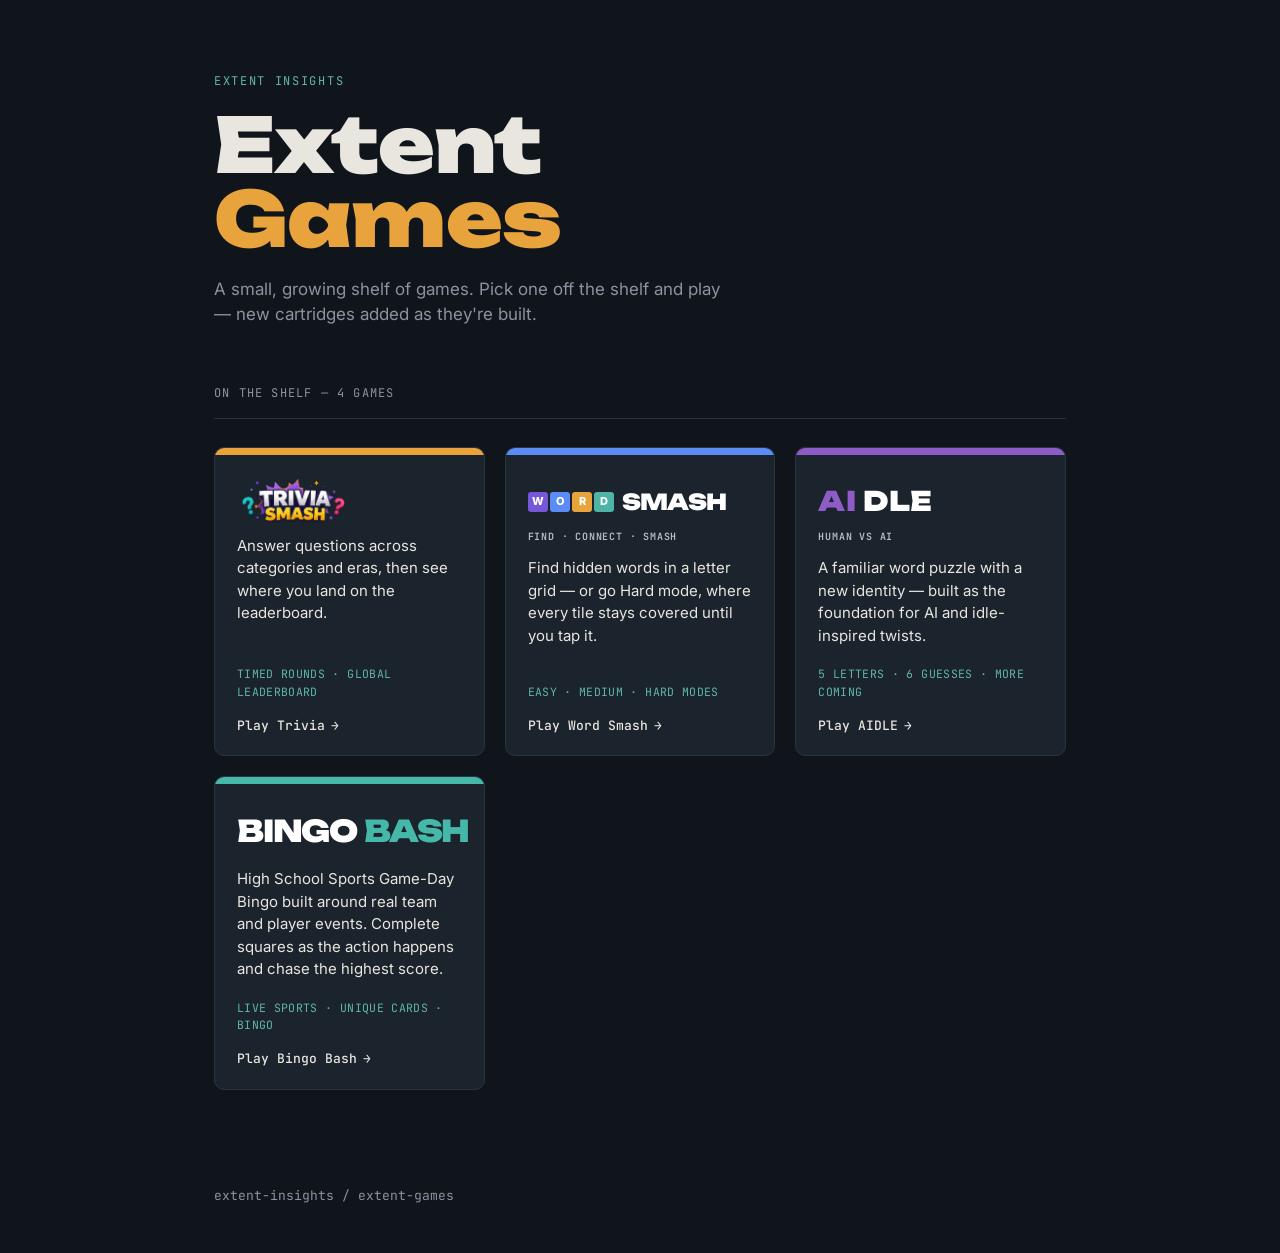
==== commit beb778cb: "Polish game navigation auth and UI" ====
--- a/index.html
+++ b/index.html
@@ -146,18 +146,102 @@
   }
 
  .cartridge__logo {
-    height: 34px;
     width: auto;
     max-width: 100%;
     display: block;
-    margin-bottom: 8px;
+    margin-bottom: 12px;
     align-self: flex-start;
     object-fit: contain;
   }
- 
+
+  .cartridge__logo--trivia {
+    height: 46px;
+  }
+
+  .cartridge__wordmark {
+    min-height: 50px;
+    display: flex;
+    align-items: center;
+    gap: 7px;
+    margin-bottom: 4px;
+    font-family: var(--font-display);
+    font-size: 30px;
+    font-weight: 900;
+    line-height: 1;
+    letter-spacing: -0.04em;
+  }
+
+  .cartridge__logo-tagline {
+    margin-bottom: 14px;
+    font-family: var(--font-mono);
+    font-size: 10px;
+    font-weight: 600;
+    line-height: 1.25;
+    letter-spacing: 0.08em;
+    text-transform: uppercase;
+    color: #b8c0ca;
+  }
+
+  .cartridge__wordmark--wordsmash {
+    gap: 8px;
+    letter-spacing: -0.03em;
+  }
+
+  .wordsmash-word {
+    display: inline-flex;
+    align-items: center;
+    gap: 2px;
+  }
+
+  .wordsmash-word span {
+    width: 20px;
+    height: 20px;
+    display: grid;
+    place-items: center;
+    border-radius: 3px;
+    font-family: var(--font-body);
+    font-size: 11px;
+    font-weight: 800;
+    line-height: 1;
+    color: #ffffff;
+  }
+
+  .wordsmash-word span:nth-child(1) { background: #7657d8; }
+  .wordsmash-word span:nth-child(2) { background: #5b8cf5; }
+  .wordsmash-word span:nth-child(3) { background: #e8a33d; }
+  .wordsmash-word span:nth-child(4) { background: #4eb5a6; }
+
+  .wordsmash-smash {
+    color: #ffffff;
+    font-size: 22px;
+    letter-spacing: -0.03em;
+  }
+
+  .cartridge__wordmark--aidle {
+    color: #ffffff;
+    font-size: 27px;
+    letter-spacing: 0.01em;
+  }
+
+  .cartridge__wordmark--aidle .aidle-ai {
+    color: var(--cartridge-color);
+  }
+
+  .cartridge__wordmark--bingo {
+    margin-bottom: 12px;
+  }
+
+  .cartridge__wordmark--bingo .bingo-word {
+    color: #ffffff;
+  }
+
+  .cartridge__wordmark--bingo .bash-word {
+    color: var(--cartridge-color);
+  }
+
   .cartridge__desc {
-    color: var(--muted);
-    font-size: 14.5px;
+    color: var(--text);
+    font-size: 15px;
     flex: 1;
     margin-bottom: 18px;
   }
@@ -258,7 +342,7 @@
       <div class="cartridge__stripe"></div>
       <div class="cartridge__body">
         <img
-          class="cartridge__logo"
+          class="cartridge__logo cartridge__logo--trivia"
           src="./trivia/images/trivia-smash-logo.png"
           srcset="./trivia/images/trivia-smash-logo.png 1x, ./trivia/images/trivia-smash-logo@3x.png 3x"
           alt="Trivia Smash"
@@ -274,11 +358,13 @@
     <a class="cartridge" style="--cartridge-color: #5B8CF5" href="./wordsmash/">
       <div class="cartridge__stripe"></div>
       <div class="cartridge__body">
-        <img
-          class="cartridge__logo"
-          src="./wordsmash/images/wordsmash-logo.svg"
-          alt="Word Smash"
-        />
+        <div class="cartridge__wordmark cartridge__wordmark--wordsmash" aria-label="Word Smash">
+          <span class="wordsmash-word" aria-hidden="true">
+            <span>W</span><span>O</span><span>R</span><span>D</span>
+          </span>
+          <span class="wordsmash-smash">SMASH</span>
+        </div>
+        <div class="cartridge__logo-tagline">Find · Connect · Smash</div>
         <p class="cartridge__desc">
           Find hidden words in a letter grid — or go Hard mode, where every tile stays covered until you tap it.
         </p>
@@ -290,11 +376,10 @@
     <a class="cartridge" style="--cartridge-color: #8E5CC7" href="./aidle/">
       <div class="cartridge__stripe"></div>
       <div class="cartridge__body">
-        <img
-          class="cartridge__logo"
-          src="./aidle/images/aidle-logo.svg"
-          alt="AIDLE"
-        />
+        <div class="cartridge__wordmark cartridge__wordmark--aidle" aria-label="AIDLE">
+          <span class="aidle-ai">AI</span><span>DLE</span>
+        </div>
+        <div class="cartridge__logo-tagline">Human vs AI</div>
         <p class="cartridge__desc">
           A familiar word puzzle with a new identity — built as the foundation for AI and idle-inspired twists.
         </p>
@@ -306,8 +391,11 @@
     <a class="cartridge" style="--cartridge-color: #46B8A9" href="./bingobash/">
       <div class="cartridge__stripe"></div>
       <div class="cartridge__body">
-        <div class="cartridge__title">Bingo Bash</div>
-        <p class="cartridge__desc">Game-day Bingo built around real team and player events. Complete squares as the action happens and chase the highest score.</p>
+        <div class="cartridge__wordmark cartridge__wordmark--bingo">
+          <span class="bingo-word">BINGO</span>
+          <span class="bash-word">BASH</span>
+        </div>
+        <p class="cartridge__desc">High School Sports Game-Day Bingo built around real team and player events. Complete squares as the action happens and chase the highest score.</p>
         <div class="cartridge__meta">LIVE SPORTS · UNIQUE CARDS · BINGO</div>
         <span class="cartridge__cta">Play Bingo Bash <span class="arrow">→</span></span>
       </div>
